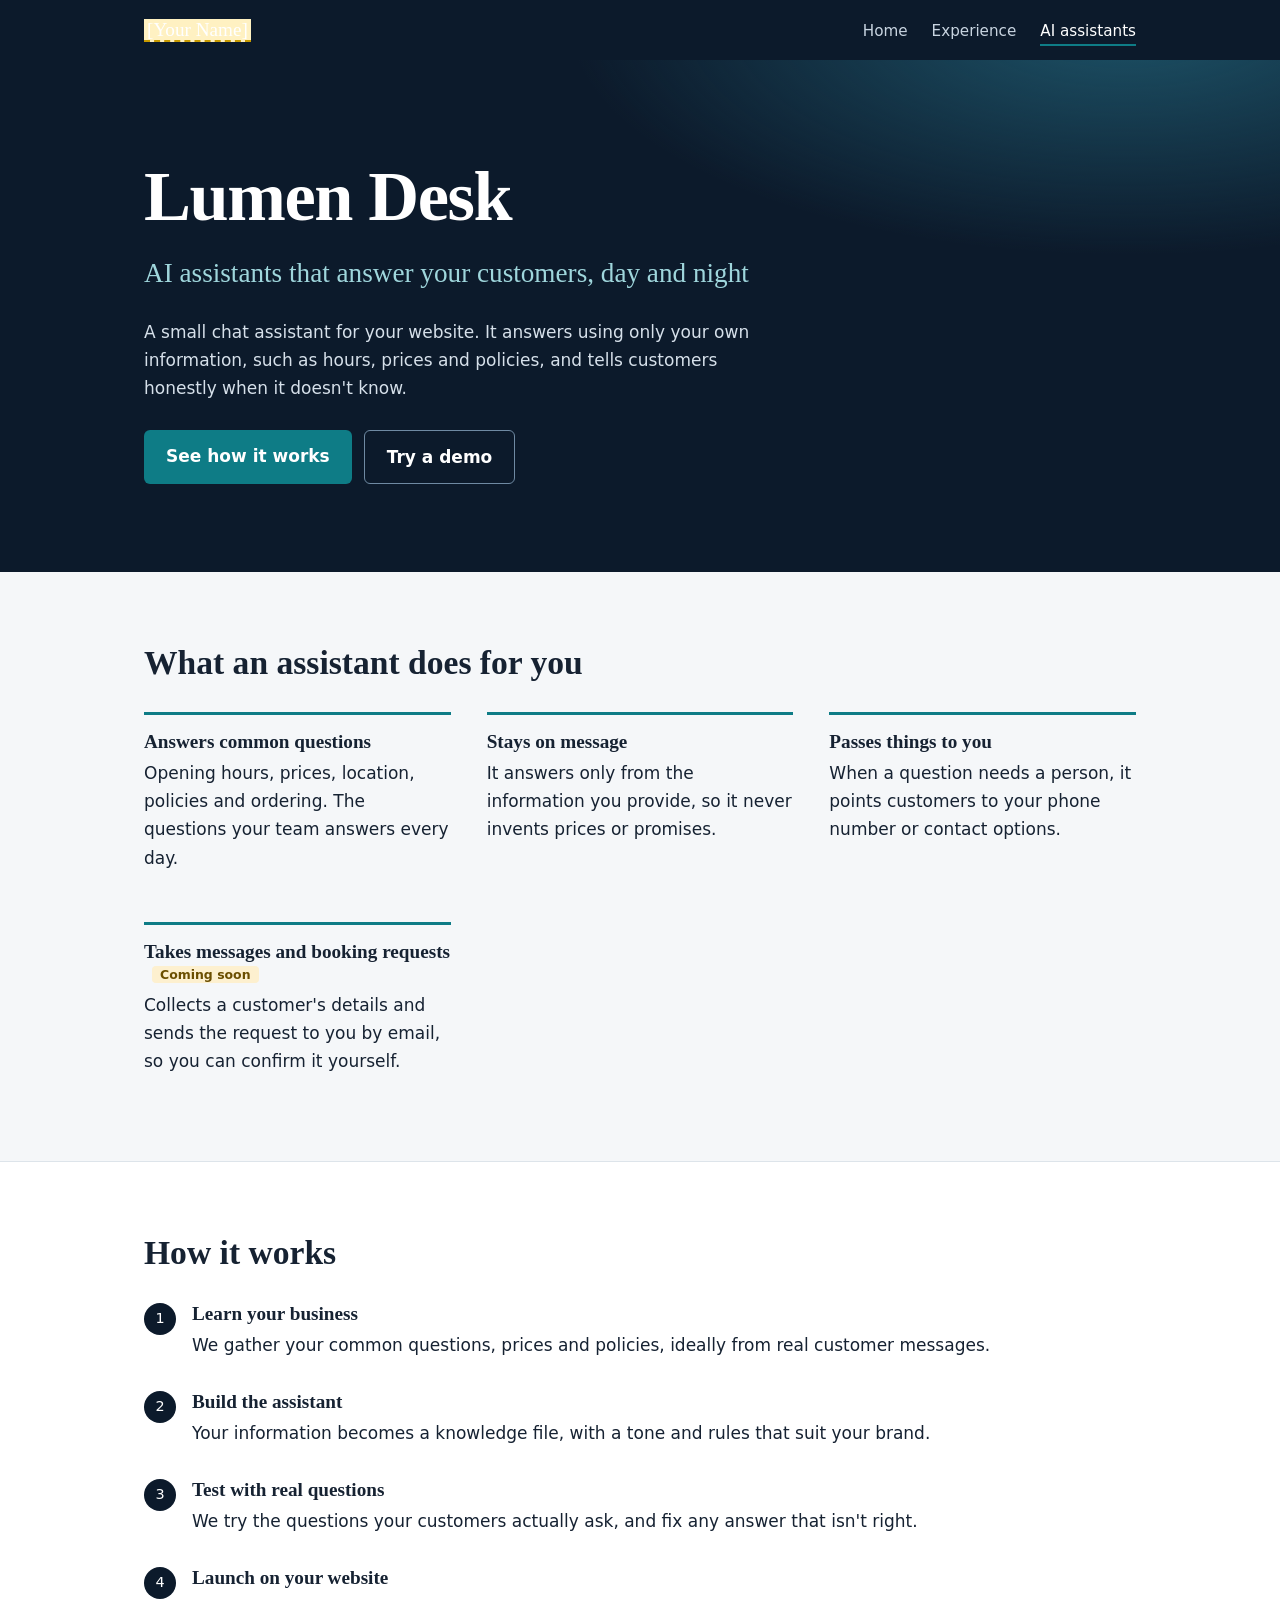
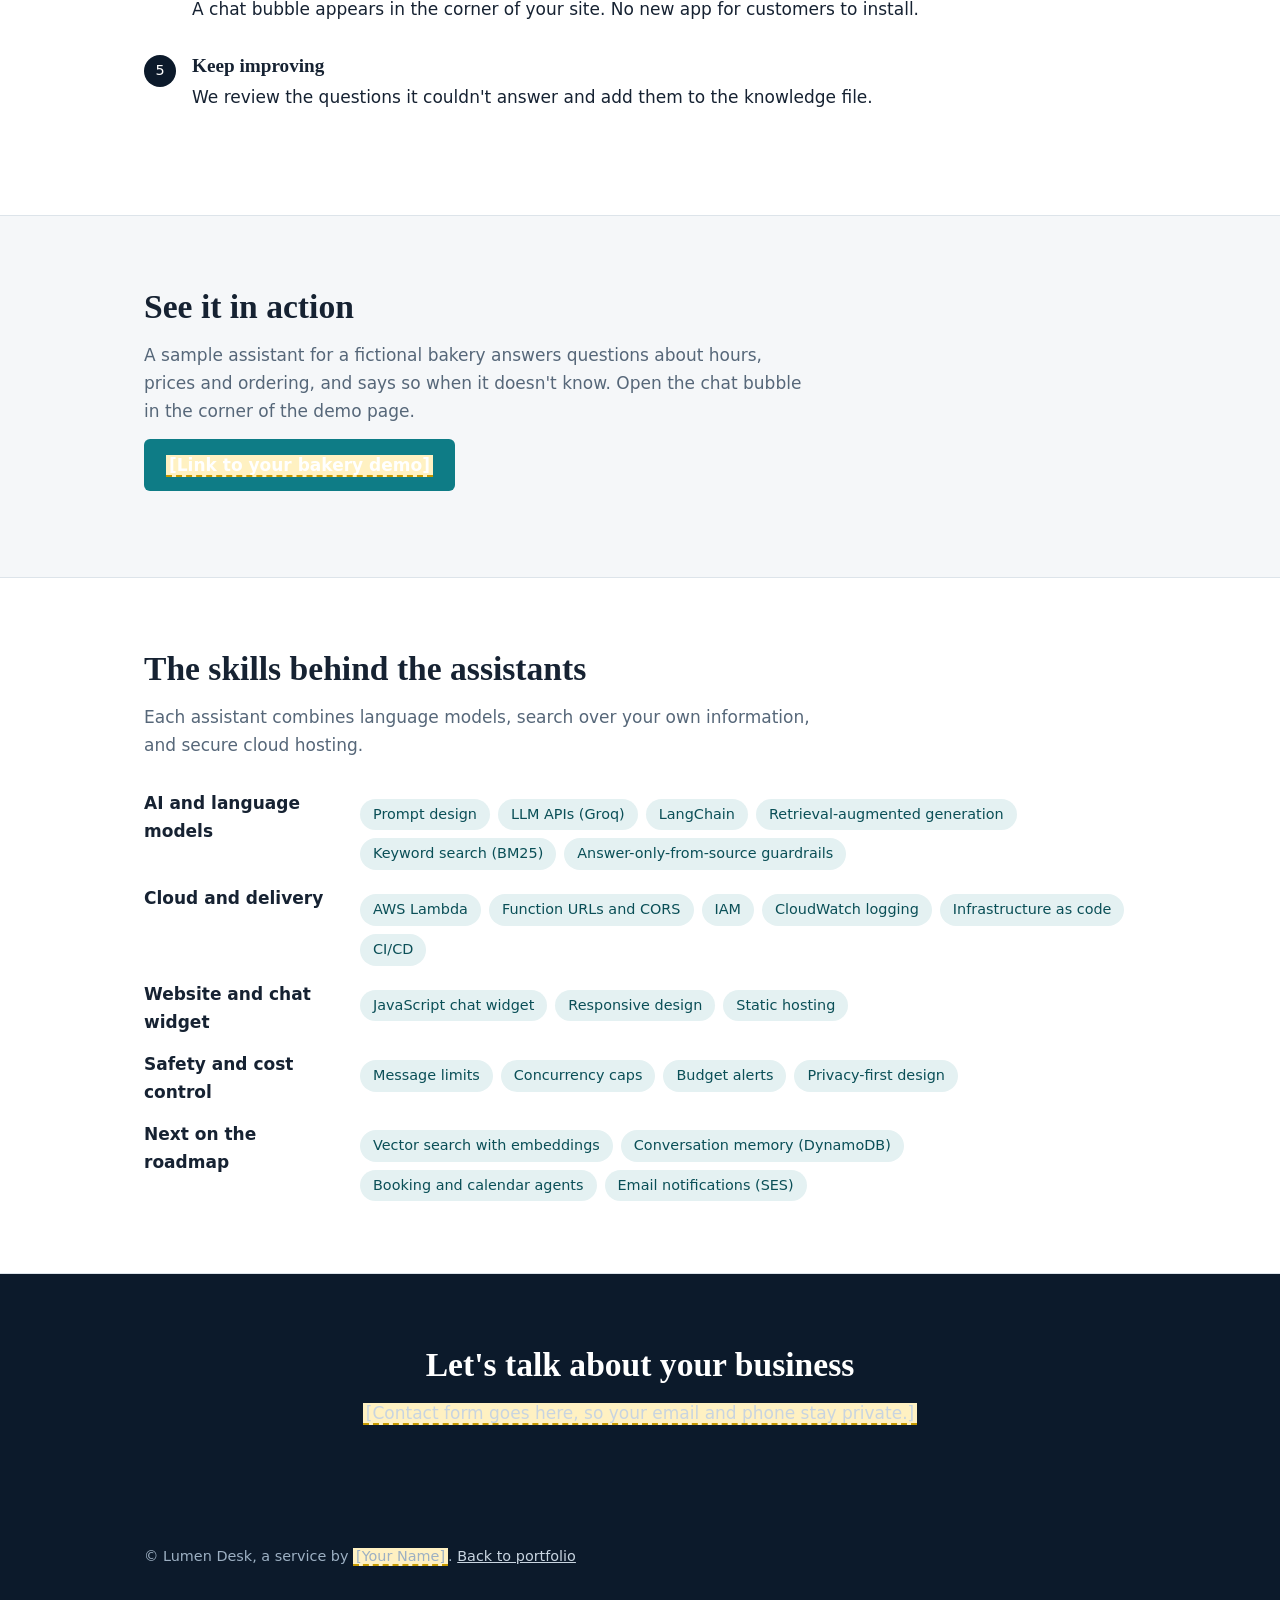
==== assistants.html @ eb83b8aa "added more pages" ====
<!DOCTYPE html>
<html lang="en">
<head>
<meta charset="utf-8">
<meta name="viewport" content="width=device-width, initial-scale=1">
<title>Lumen Desk | AI assistants for small businesses</title>
<meta name="description" content="Lumen Desk builds small, honest chat assistants that answer customers' questions from your own information.">
<link rel="stylesheet" href="styles.css">
</head>
<body>
<nav class="nav"><div class="wrap">
  <a class="brand" href="index.html"><span class="todo">[Your Name]</span></a>
  <ul>
    <li><a href="index.html">Home</a></li>
    <li><a href="experience.html">Experience</a></li>
    <li><a href="assistants.html" aria-current="page">AI assistants</a></li>
  </ul>
</div></nav>

<header class="hero"><div class="wrap">
  <h1>Lumen Desk</h1>
  <p class="sub">AI assistants that answer your customers, day and night</p>
  <p>A small chat assistant for your website. It answers using only your own information, such as hours, prices and policies, and tells customers honestly when it doesn't know.</p>
  <div class="btns"><a class="btn" href="#how">See how it works</a><a class="btn alt" href="#demo">Try a demo</a></div>
</div></header>

<section>
  <div class="wrap">
    <h2>What an assistant does for you</h2>
    <div class="cols">
      <div><h3>Answers common questions</h3><p>Opening hours, prices, location, policies and ordering. The questions your team answers every day.</p></div>
      <div><h3>Stays on message</h3><p>It answers only from the information you provide, so it never invents prices or promises.</p></div>
      <div><h3>Passes things to you</h3><p>When a question needs a person, it points customers to your phone number or contact options.</p></div>
      <div><h3>Takes messages and booking requests <span class="soon">Coming soon</span></h3><p>Collects a customer's details and sends the request to you by email, so you can confirm it yourself.</p></div>
    </div>
  </div>
</section>

<section class="tint" id="how">
  <div class="wrap">
    <h2>How it works</h2>
    <ol class="steps">
      <li><h3>Learn your business</h3><p>We gather your common questions, prices and policies, ideally from real customer messages.</p></li>
      <li><h3>Build the assistant</h3><p>Your information becomes a knowledge file, with a tone and rules that suit your brand.</p></li>
      <li><h3>Test with real questions</h3><p>We try the questions your customers actually ask, and fix any answer that isn't right.</p></li>
      <li><h3>Launch on your website</h3><p>A chat bubble appears in the corner of your site. No new app for customers to install.</p></li>
      <li><h3>Keep improving</h3><p>We review the questions it couldn't answer and add them to the knowledge file.</p></li>
    </ol>
  </div>
</section>

<section id="demo">
  <div class="wrap">
    <h2>See it in action</h2>
    <p class="lead">A sample assistant for a fictional bakery answers questions about hours, prices and ordering, and says so when it doesn't know. Open the chat bubble in the corner of the demo page.</p>
    <p><a class="btn" href="https://yourusername.github.io/bakery-demo/"><span class="todo">[Link to your bakery demo]</span></a></p>
  </div>
</section>

<section class="tint">
  <div class="wrap">
    <h2>The skills behind the assistants</h2>
    <p class="lead">Each assistant combines language models, search over your own information, and secure cloud hosting.</p>
    <dl class="skills">
      <dt>AI and language models</dt>
      <dd><ul class="chips"><li>Prompt design</li><li>LLM APIs (Groq)</li><li>LangChain</li><li>Retrieval-augmented generation</li><li>Keyword search (BM25)</li><li>Answer-only-from-source guardrails</li></ul></dd>
      <dt>Cloud and delivery</dt>
      <dd><ul class="chips"><li>AWS Lambda</li><li>Function URLs and CORS</li><li>IAM</li><li>CloudWatch logging</li><li>Infrastructure as code</li><li>CI/CD</li></ul></dd>
      <dt>Website and chat widget</dt>
      <dd><ul class="chips"><li>JavaScript chat widget</li><li>Responsive design</li><li>Static hosting</li></ul></dd>
      <dt>Safety and cost control</dt>
      <dd><ul class="chips"><li>Message limits</li><li>Concurrency caps</li><li>Budget alerts</li><li>Privacy-first design</li></ul></dd>
      <dt>Next on the roadmap</dt>
      <dd><ul class="chips"><li>Vector search with embeddings</li><li>Conversation memory (DynamoDB)</li><li>Booking and calendar agents</li><li>Email notifications (SES)</li></ul></dd>
    </dl>
  </div>
</section>

<section class="band">
  <div class="wrap">
    <h2>Let's talk about your business</h2>
    <p><span class="todo">[Contact form goes here, so your email and phone stay private.]</span></p>
  </div>
</section>

<footer><div class="wrap">&copy; Lumen Desk, a service by <span class="todo">[Your Name]</span>. <a href="index.html">Back to portfolio</a></div></footer>
</body>
</html>
---- styles.css ----
:root{--navy:#0c1a2b;--paper:#f5f7f9;--ink:#162232;--muted:#566779;--line:#dde4ea;--teal:#0e7c86;--soft:#e4f1f2;--serif:"Iowan Old Style","Palatino Linotype",Palatino,Georgia,serif;--sans:system-ui,"Segoe UI",Roboto,Helvetica,Arial,sans-serif}
*{box-sizing:border-box}html{scroll-behavior:smooth}
body{margin:0;background:var(--paper);color:var(--ink);font:17px/1.65 var(--sans)}
h1,h2,h3{font-family:var(--serif);font-weight:600;line-height:1.15;margin:0}
h2{font-size:clamp(1.6rem,3.5vw,2.1rem);margin-bottom:14px}h3{font-size:1.2rem;margin-bottom:6px}
p{margin:0 0 14px}a{color:var(--teal)}
a:focus-visible{outline:3px solid var(--teal);outline-offset:3px}
.wrap{max-width:1040px;margin:0 auto;padding:0 24px}
.nav{background:var(--navy);position:sticky;top:0;z-index:5}
.nav .wrap{display:flex;flex-wrap:wrap;align-items:center;justify-content:space-between;gap:8px 28px;padding-top:14px;padding-bottom:14px}
.brand{font-family:var(--serif);font-size:1.2rem;color:#fff;text-decoration:none}
.nav ul{display:flex;flex-wrap:wrap;gap:6px 24px;list-style:none;margin:0;padding:0}
.nav li{margin:0}
.nav li a{color:#c8d4e0;text-decoration:none;font-size:.95rem;padding:4px 0;border-bottom:2px solid transparent}
.nav li a:hover,.nav li a[aria-current]{color:#fff;border-color:var(--teal)}
.hero{background:radial-gradient(900px 380px at 88% -8%,#1d5368 0%,transparent 62%),var(--navy);color:#fff;padding:96px 0 88px}
.hero h1{font-size:clamp(2.6rem,7vw,4.4rem);letter-spacing:-.02em;margin-bottom:14px}
.hero .sub{font-family:var(--serif);font-size:clamp(1.2rem,3vw,1.7rem);color:#9fd6dc;margin-bottom:22px}
.hero p{max-width:58ch;color:#d6e0ea}
.btns{display:flex;flex-wrap:wrap;gap:12px;margin-top:28px}
.btn{display:inline-block;padding:12px 22px;border-radius:6px;background:var(--teal);color:#fff;text-decoration:none;font-weight:600}
.btn.alt{background:transparent;border:1px solid #6f8aa3}
.btn:hover{filter:brightness(1.15)}
.btn:focus-visible{outline:3px solid #fff;outline-offset:3px}
section{padding:72px 0}
section.tint{background:#fff;border-block:1px solid var(--line)}
.lead{max-width:62ch;color:var(--muted)}
.cols{display:grid;grid-template-columns:repeat(auto-fit,minmax(250px,1fr));gap:36px;margin-top:30px}
.cols>div{border-top:3px solid var(--teal);padding-top:16px}
.badges{display:grid;grid-template-columns:repeat(auto-fit,minmax(210px,1fr));gap:20px;margin-top:30px}
.badges figure{margin:0;background:#fff;border:1px solid var(--line);border-radius:10px;padding:24px 16px 18px;text-align:center}
.badges img{height:120px;width:auto;max-width:100%;object-fit:contain}
.badges figcaption{margin-top:14px;font-size:.92rem;color:var(--muted);line-height:1.4}
.where{color:var(--muted);font-size:.95rem;margin:0 0 10px}
.timeline{border-left:2px solid var(--line);margin:30px 0 0 6px;padding-left:28px}
.job{position:relative;padding-bottom:36px}.job:last-child{padding-bottom:0}
.job:before{content:"";position:absolute;left:-37px;top:7px;width:12px;height:12px;border-radius:50%;background:var(--paper);border:3px solid var(--teal)}
ul{margin:0;padding-left:1.1em}li{margin-bottom:6px}
ul.plain{list-style:none;padding:0}
dl.skills{display:grid;grid-template-columns:12rem 1fr;gap:14px 24px;margin:30px 0 0}
dl.skills dt{font-weight:600}dl.skills dd{margin:0}
.chips{display:flex;flex-wrap:wrap;gap:8px;list-style:none;padding:0;margin:10px 0 0}
.chips li{margin:0;background:var(--soft);color:#0a4f57;border-radius:999px;padding:4px 13px;font-size:.9rem}
.steps{counter-reset:s;list-style:none;padding:0;margin:30px 0 0}
.steps li{counter-increment:s;position:relative;padding:0 0 18px 48px;margin:0}
.steps li:before{content:counter(s);position:absolute;left:0;top:0;width:32px;height:32px;border-radius:50%;background:var(--navy);color:#fff;display:grid;place-items:center;font-size:.9rem}
.band{background:var(--navy);color:#fff;text-align:center}
.band p{color:#c8d4e0;margin-inline:auto;max-width:56ch}
.soon{font-family:var(--sans);font-size:.78rem;background:#fdf0cf;color:#6b4e00;border-radius:4px;padding:1px 8px;margin-left:8px;font-weight:600;vertical-align:middle}
.todo{background:#fff1c2;color:inherit;border-bottom:2px dashed #c79a00;padding:0 3px}
footer{background:var(--navy);color:#9db0c3;padding:32px 0;font-size:.9rem}
footer a{color:#c8d4e0}
@media(max-width:600px){dl.skills{grid-template-columns:1fr;gap:2px}dl.skills dd{margin-bottom:14px}.hero{padding:64px 0}section{padding:52px 0}}
@media(prefers-reduced-motion:reduce){html{scroll-behavior:auto}}
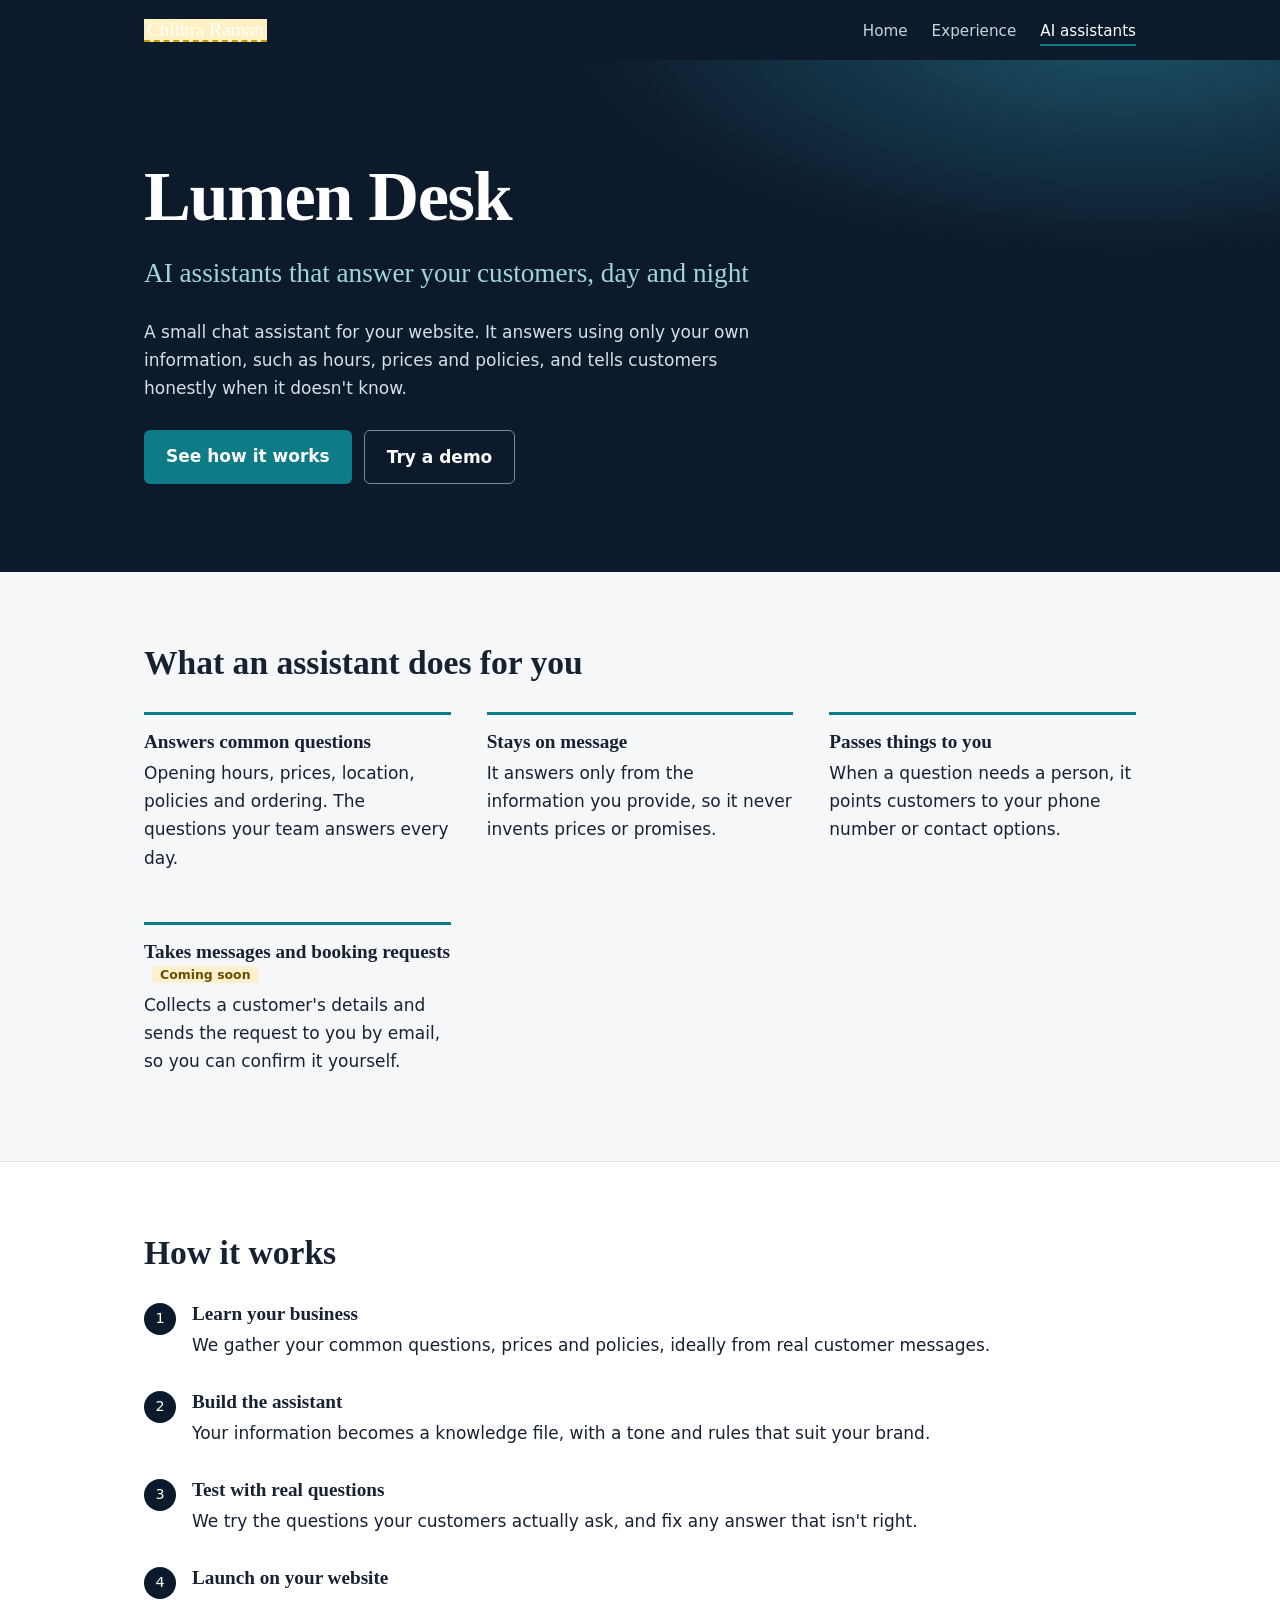
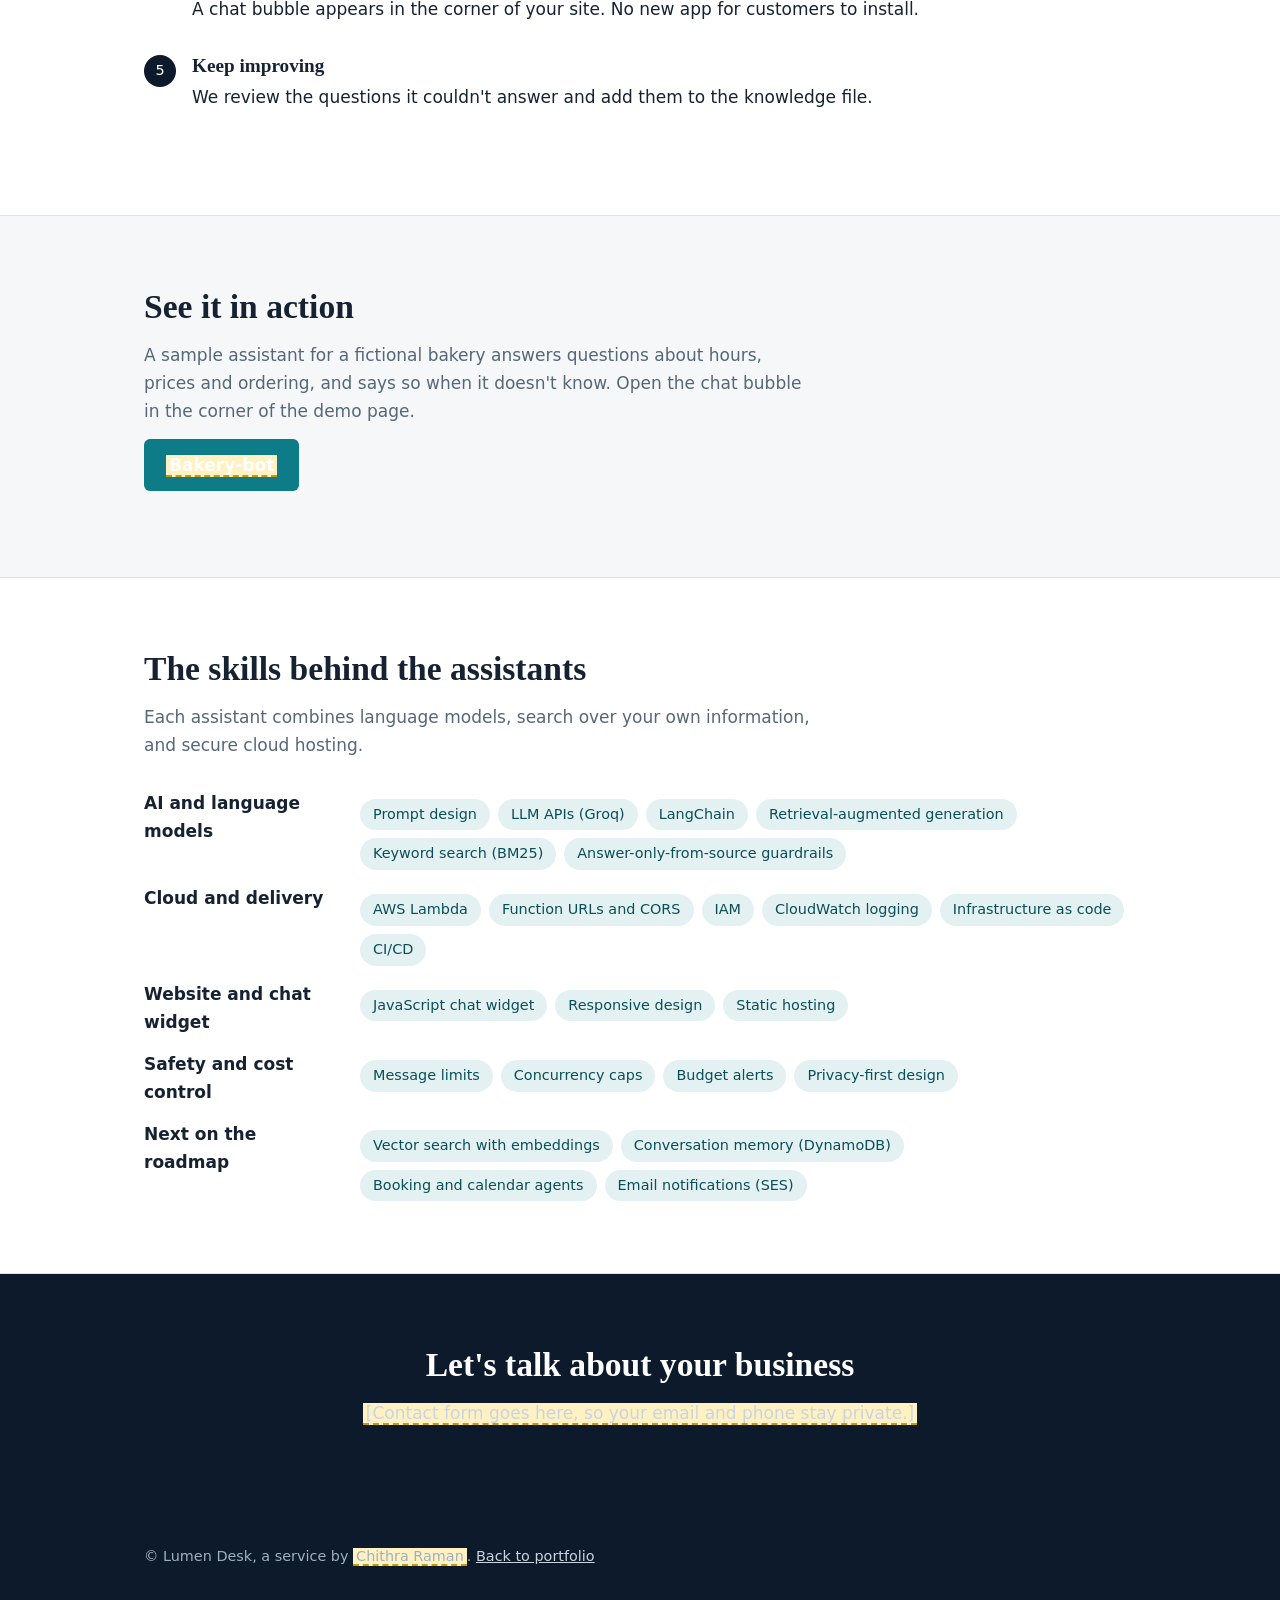
==== commit 604df648: "updated files" ====
--- a/assistants.html
+++ b/assistants.html
@@ -9,7 +9,7 @@
 </head>
 <body>
 <nav class="nav"><div class="wrap">
-  <a class="brand" href="index.html"><span class="todo">[Your Name]</span></a>
+  <a class="brand" href="index.html"><span class="todo">Chithra Raman</span></a>
   <ul>
     <li><a href="index.html">Home</a></li>
     <li><a href="experience.html">Experience</a></li>
@@ -53,7 +53,7 @@
   <div class="wrap">
     <h2>See it in action</h2>
     <p class="lead">A sample assistant for a fictional bakery answers questions about hours, prices and ordering, and says so when it doesn't know. Open the chat bubble in the corner of the demo page.</p>
-    <p><a class="btn" href="https://yourusername.github.io/bakery-demo/"><span class="todo">[Link to your bakery demo]</span></a></p>
+    <p><a class="btn" href="https://chithratrader.github.io/bakery-demo/"><span class="todo">Bakery-bot</span></a></p>
   </div>
 </section>
 
@@ -83,6 +83,6 @@
   </div>
 </section>
 
-<footer><div class="wrap">&copy; Lumen Desk, a service by <span class="todo">[Your Name]</span>. <a href="index.html">Back to portfolio</a></div></footer>
+<footer><div class="wrap">&copy; Lumen Desk, a service by <span class="todo">Chithra Raman</span>. <a href="index.html">Back to portfolio</a></div></footer>
 </body>
 </html>
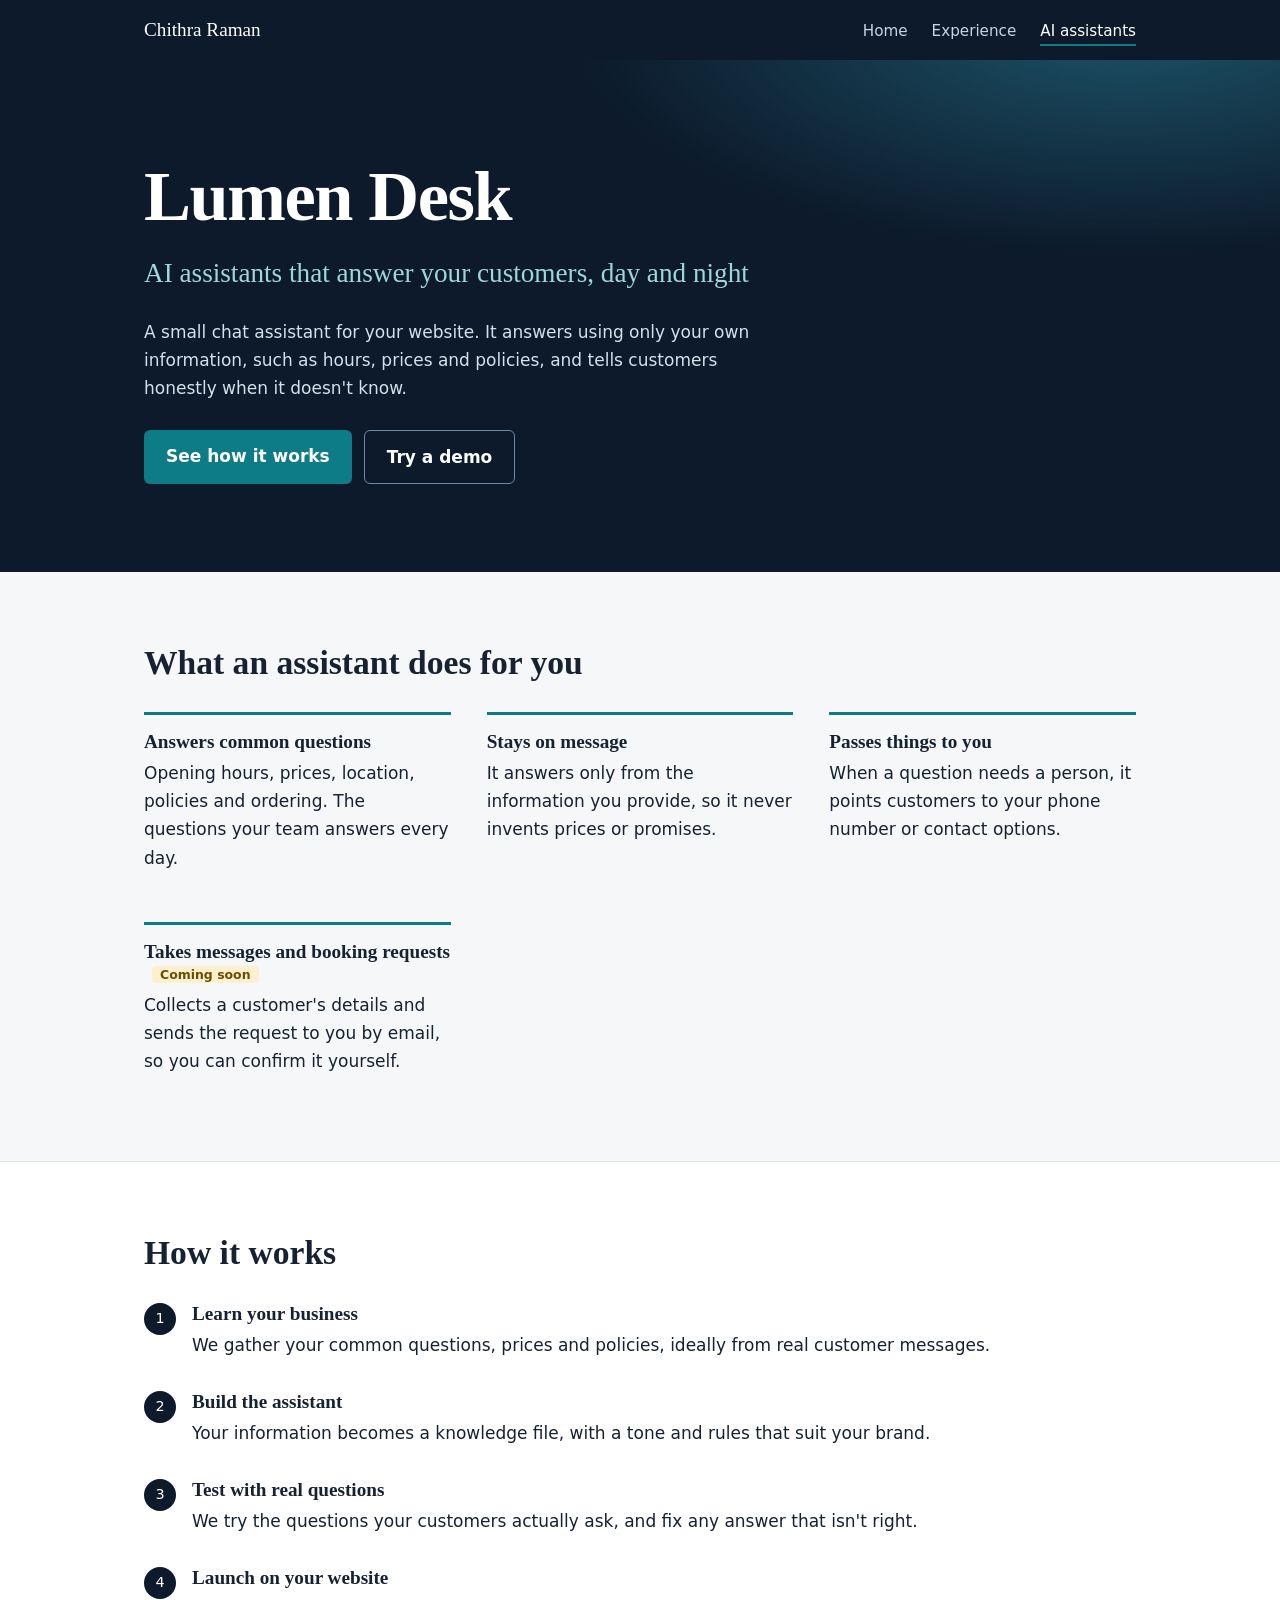
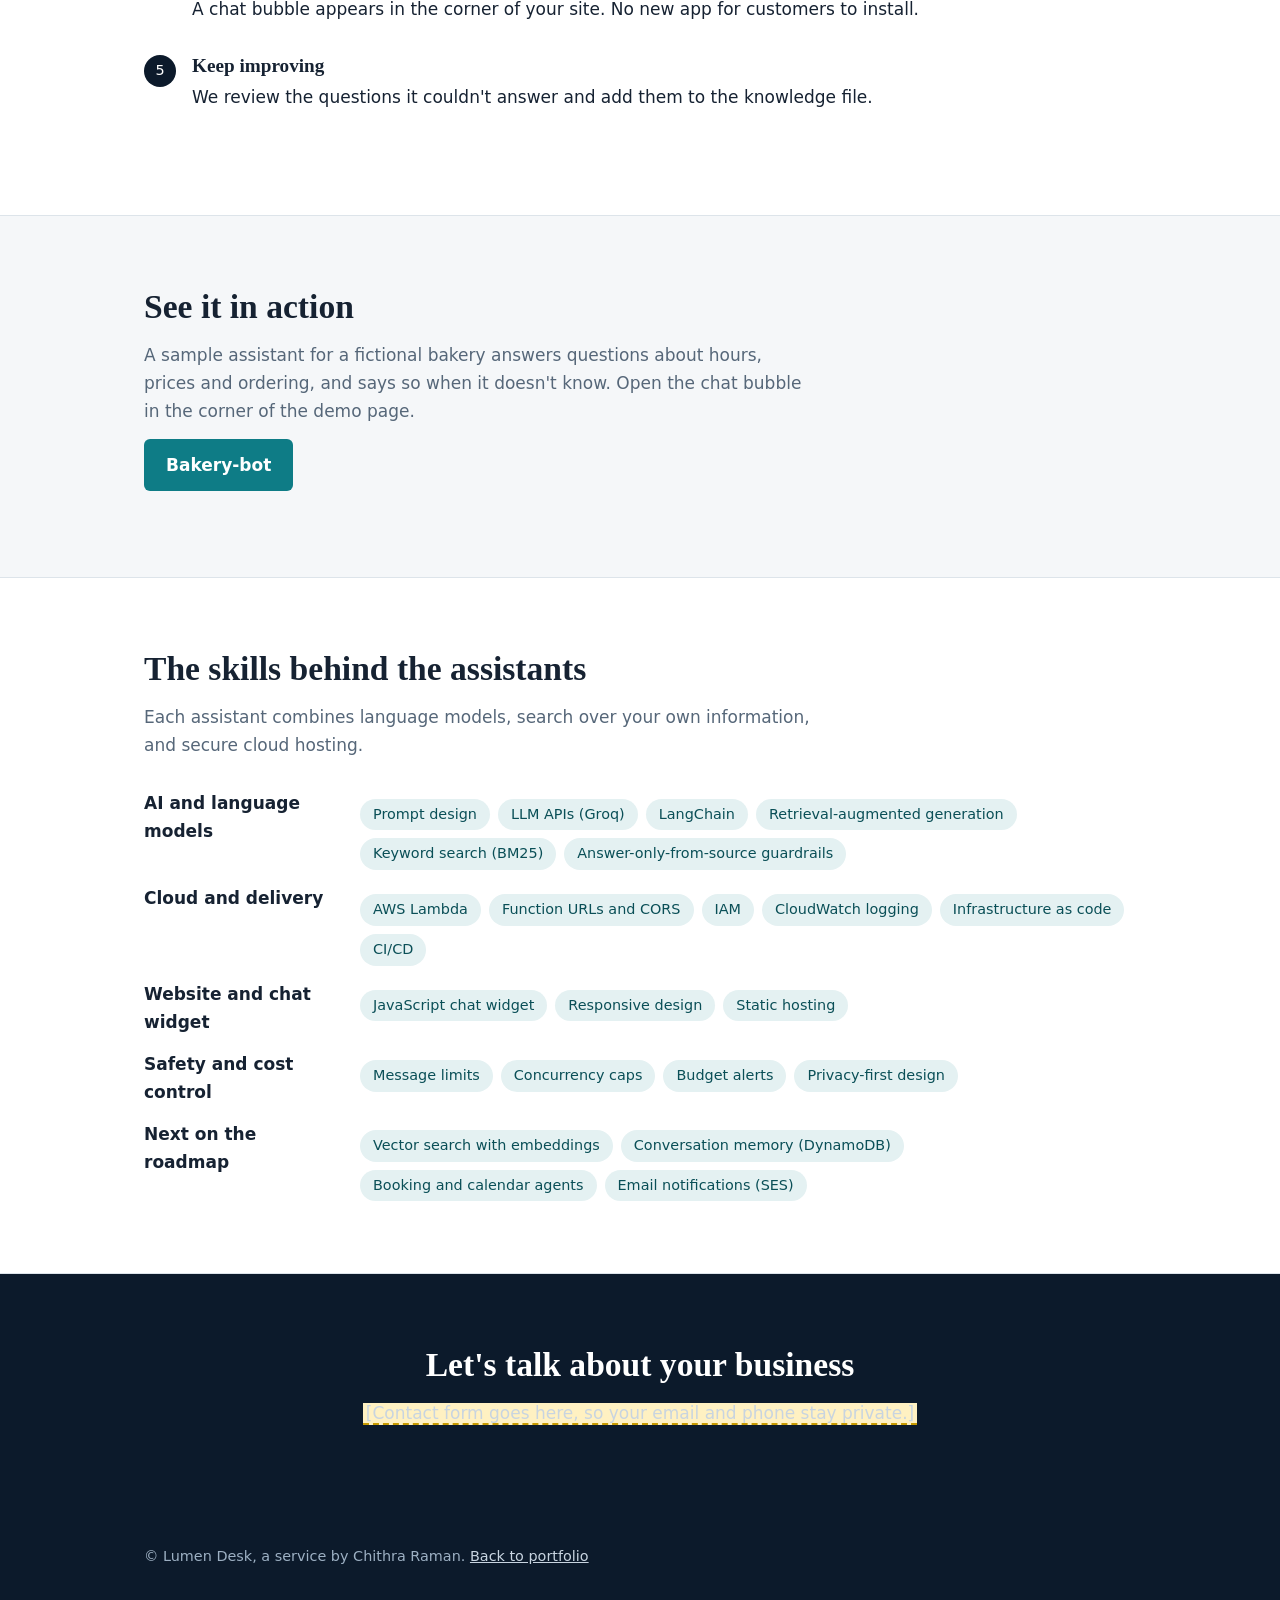
==== commit bfc7b467: "updated files by removin todo" ====
--- a/assistants.html
+++ b/assistants.html
@@ -9,7 +9,7 @@
 </head>
 <body>
 <nav class="nav"><div class="wrap">
-  <a class="brand" href="index.html"><span class="todo">Chithra Raman</span></a>
+  <a class="brand" href="index.html"><span>Chithra Raman</span></a>
   <ul>
     <li><a href="index.html">Home</a></li>
     <li><a href="experience.html">Experience</a></li>
@@ -53,7 +53,7 @@
   <div class="wrap">
     <h2>See it in action</h2>
     <p class="lead">A sample assistant for a fictional bakery answers questions about hours, prices and ordering, and says so when it doesn't know. Open the chat bubble in the corner of the demo page.</p>
-    <p><a class="btn" href="https://chithratrader.github.io/bakery-demo/"><span class="todo">Bakery-bot</span></a></p>
+    <p><a class="btn" href="https://chithratrader.github.io/bakery-demo/"><span>Bakery-bot</span></a></p>
   </div>
 </section>
 
@@ -83,6 +83,6 @@
   </div>
 </section>
 
-<footer><div class="wrap">&copy; Lumen Desk, a service by <span class="todo">Chithra Raman</span>. <a href="index.html">Back to portfolio</a></div></footer>
+<footer><div class="wrap">&copy; Lumen Desk, a service by <span>Chithra Raman</span>. <a href="index.html">Back to portfolio</a></div></footer>
 </body>
 </html>
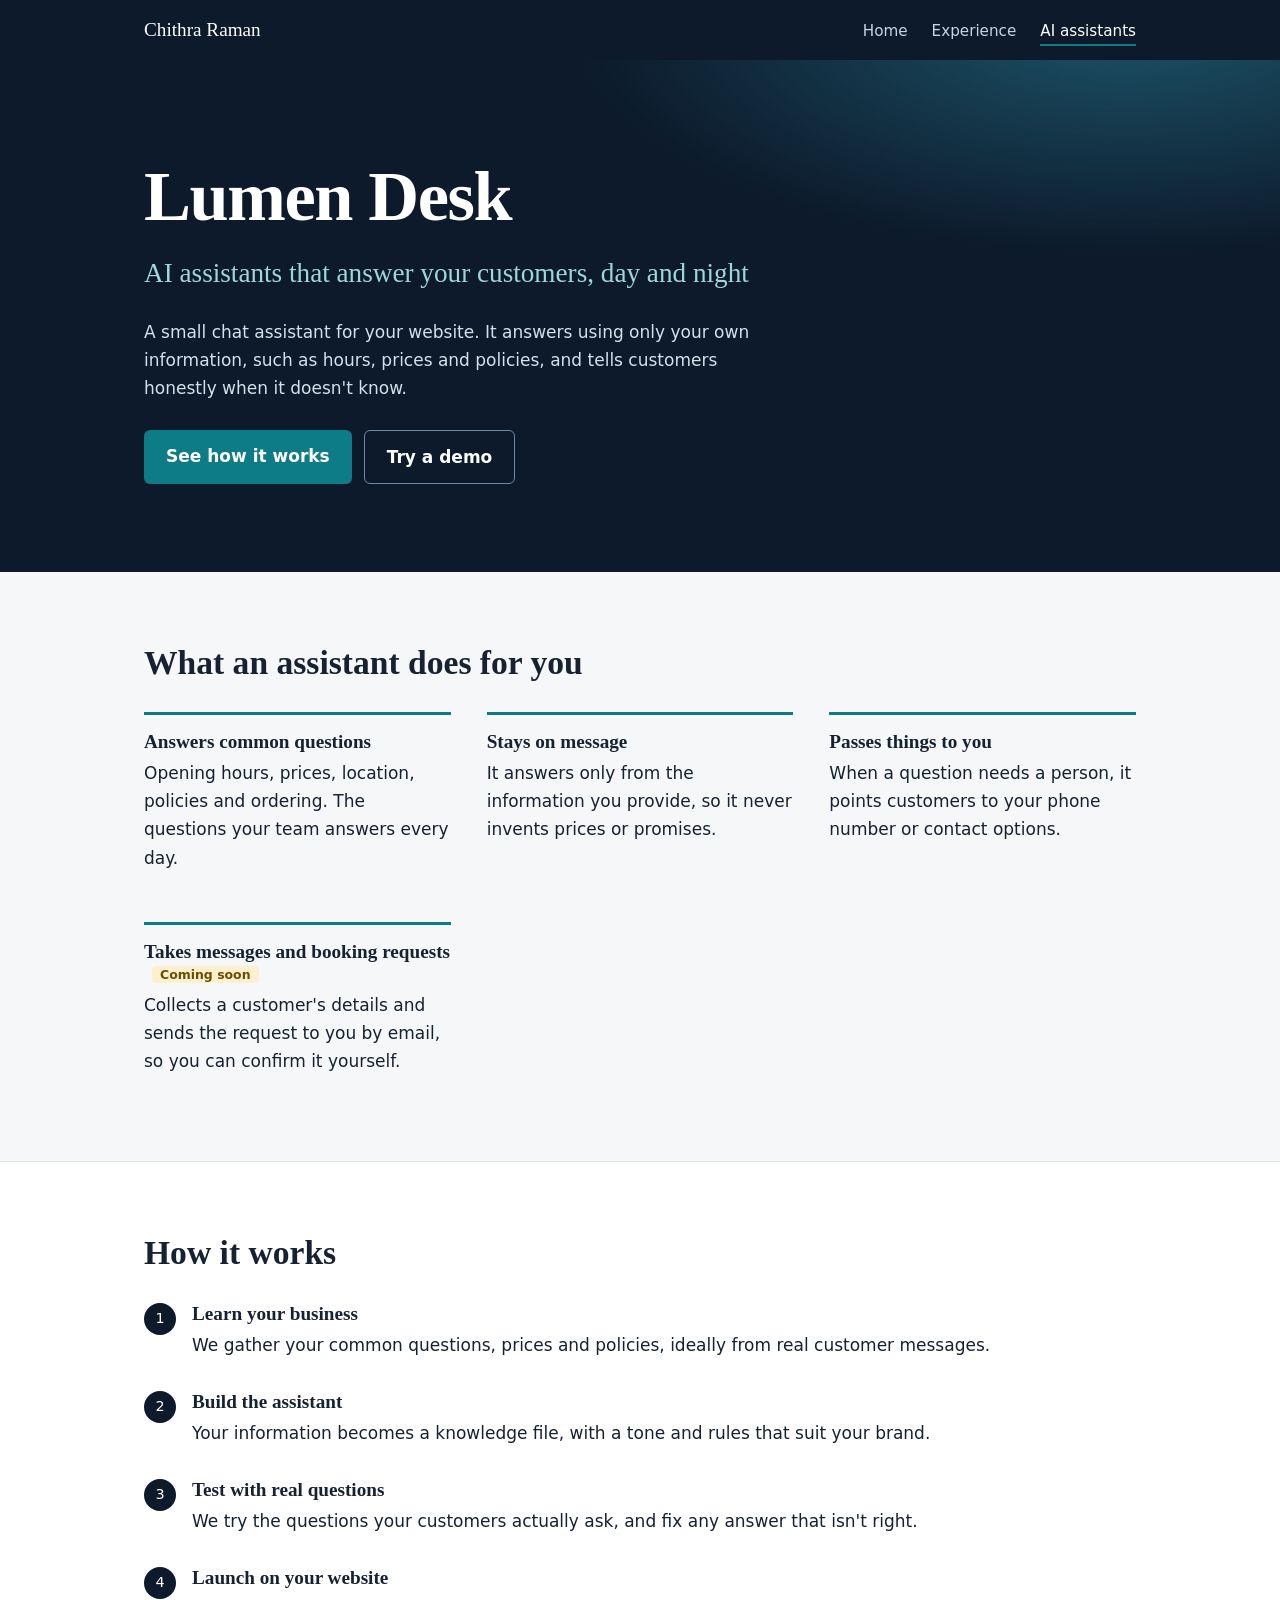
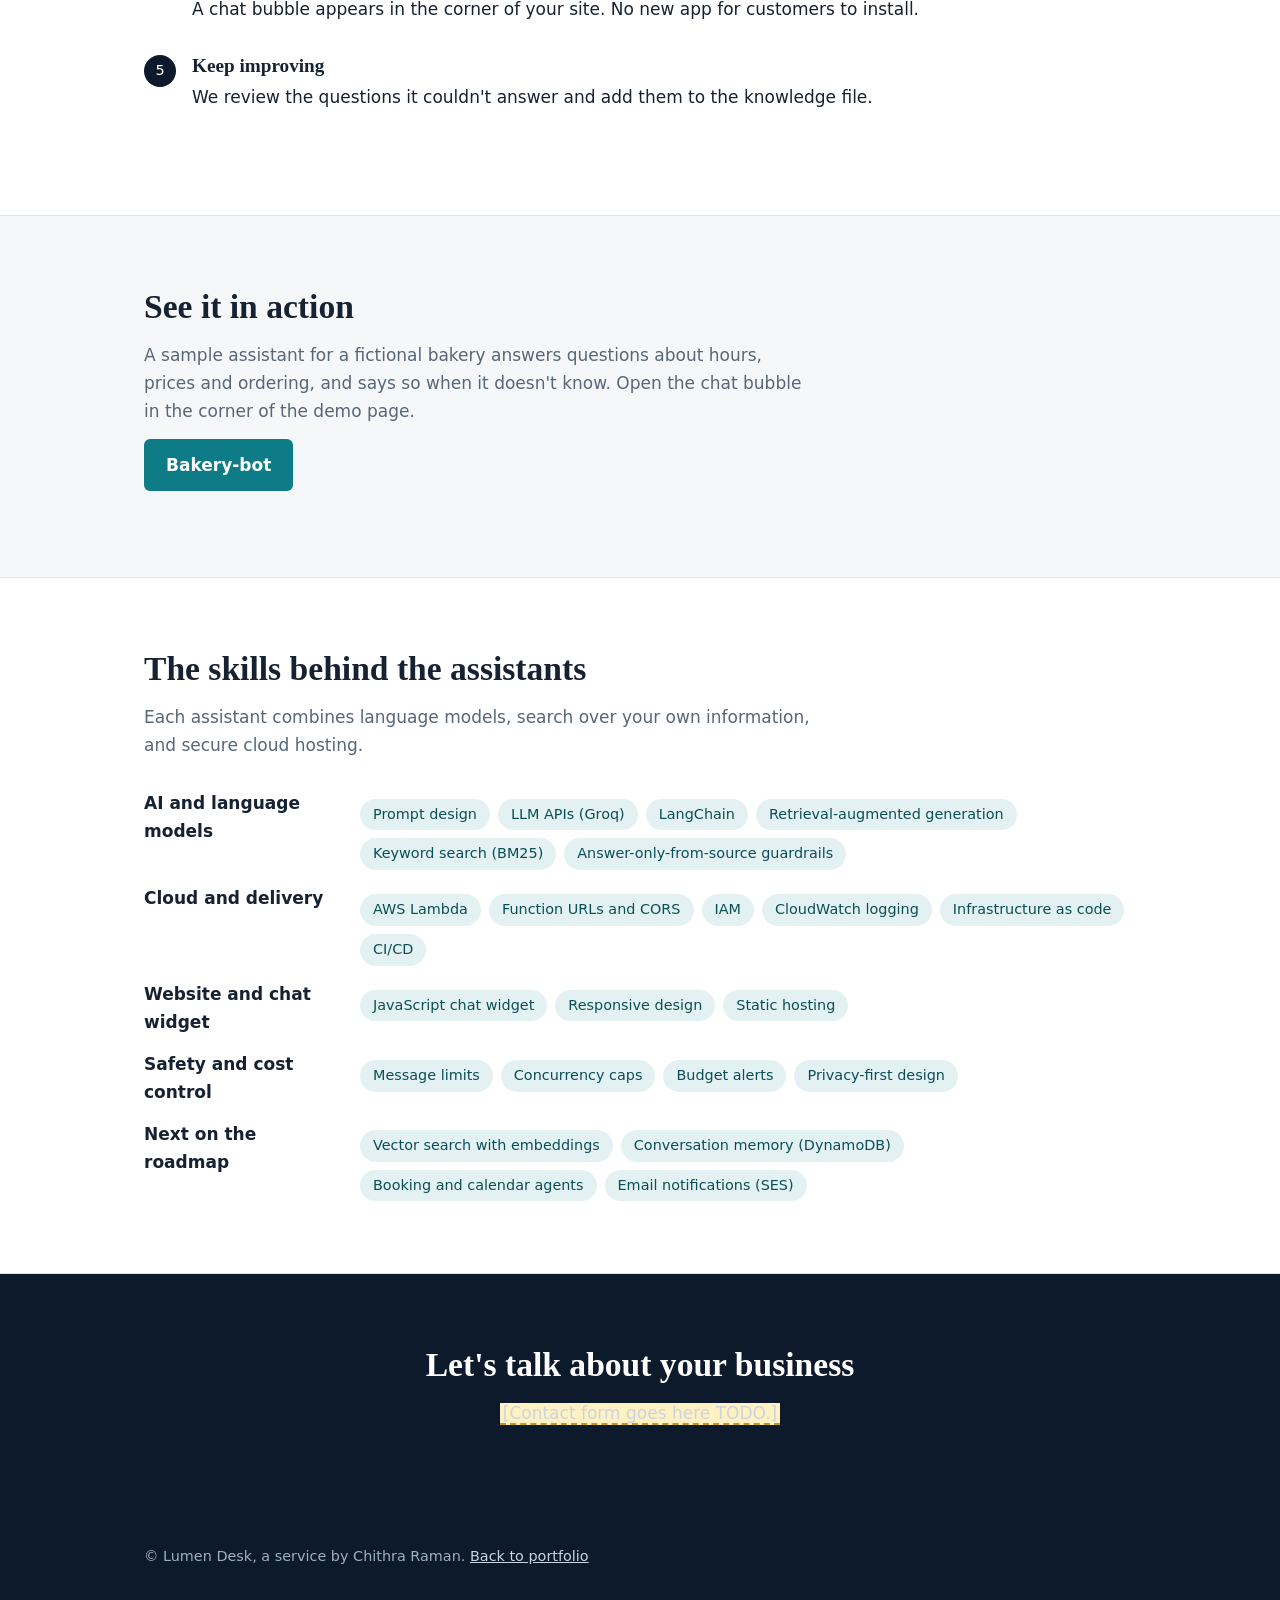
==== commit 3ea82fd4: "updated file assistants" ====
--- a/assistants.html
+++ b/assistants.html
@@ -79,7 +79,7 @@
 <section class="band">
   <div class="wrap">
     <h2>Let's talk about your business</h2>
-    <p><span class="todo">[Contact form goes here, so your email and phone stay private.]</span></p>
+    <p><span class="todo">[Contact form goes here TODO.]</span></p>
   </div>
 </section>
 
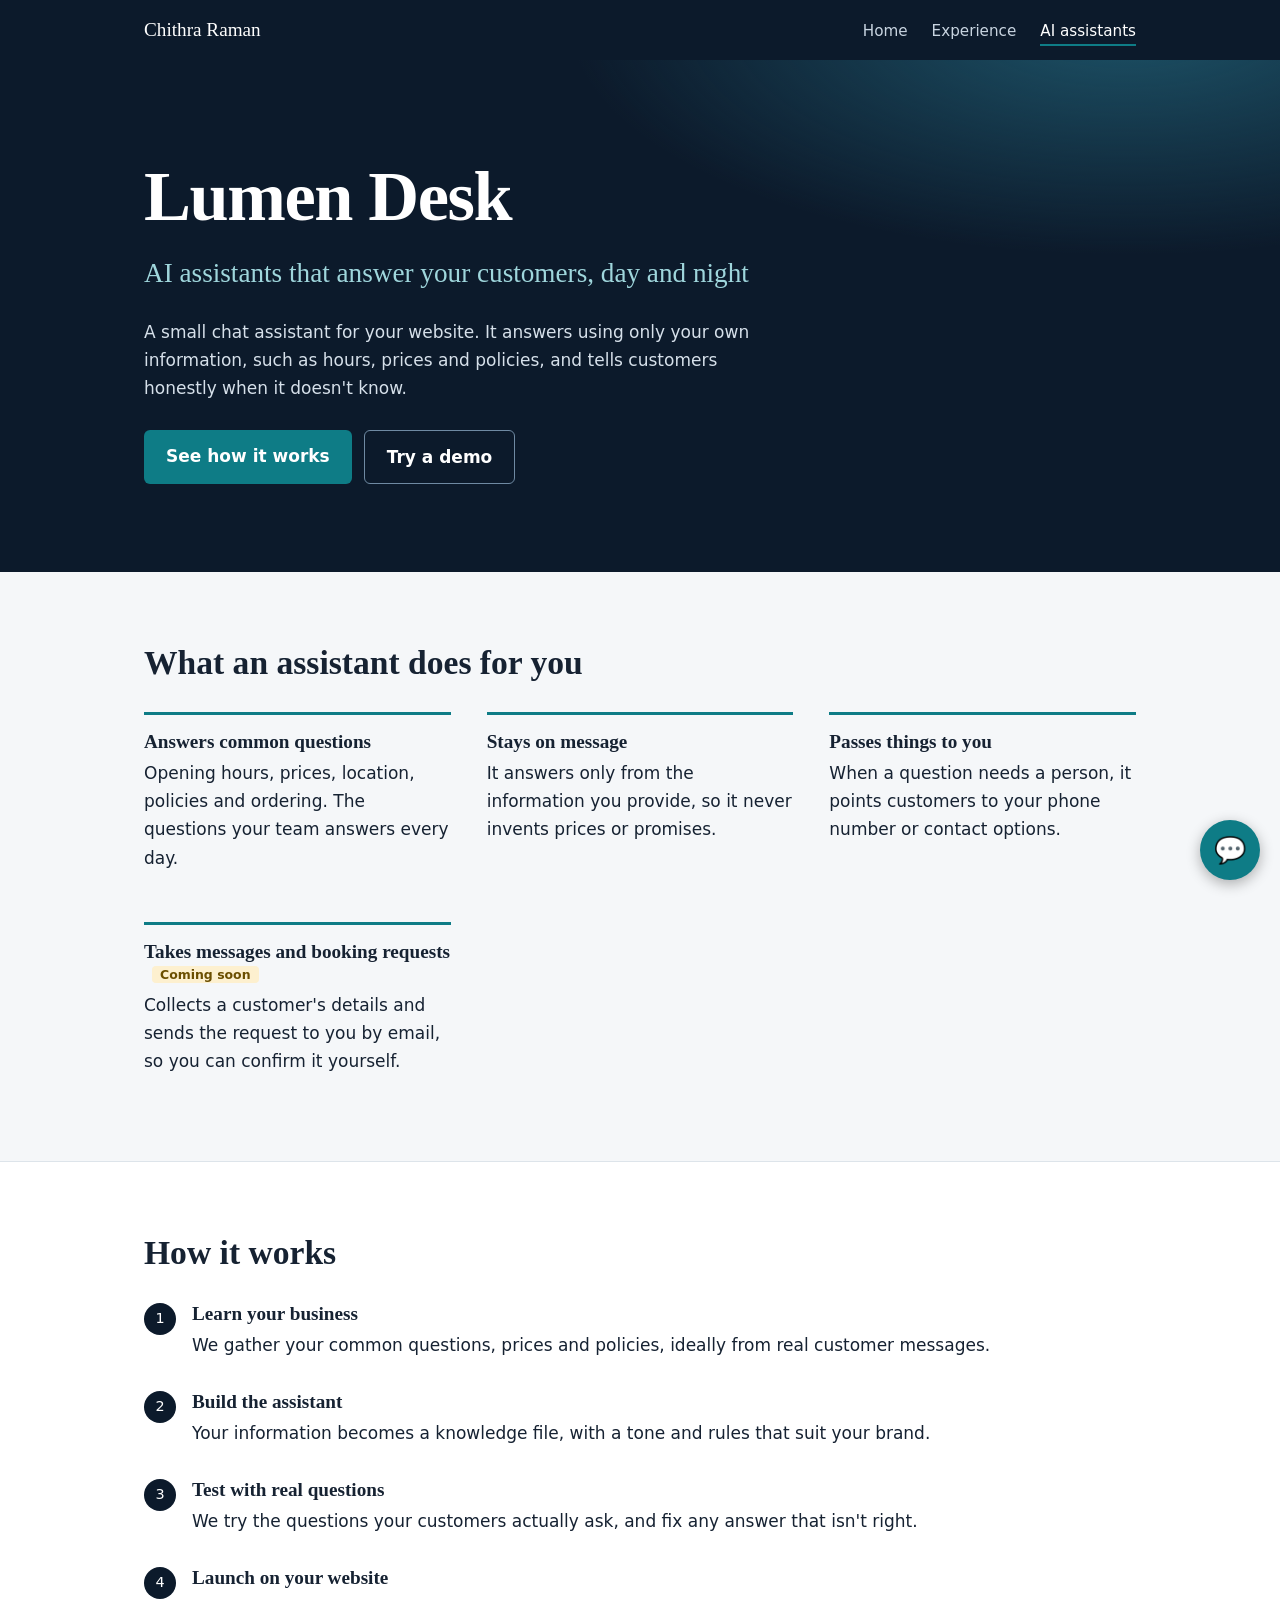
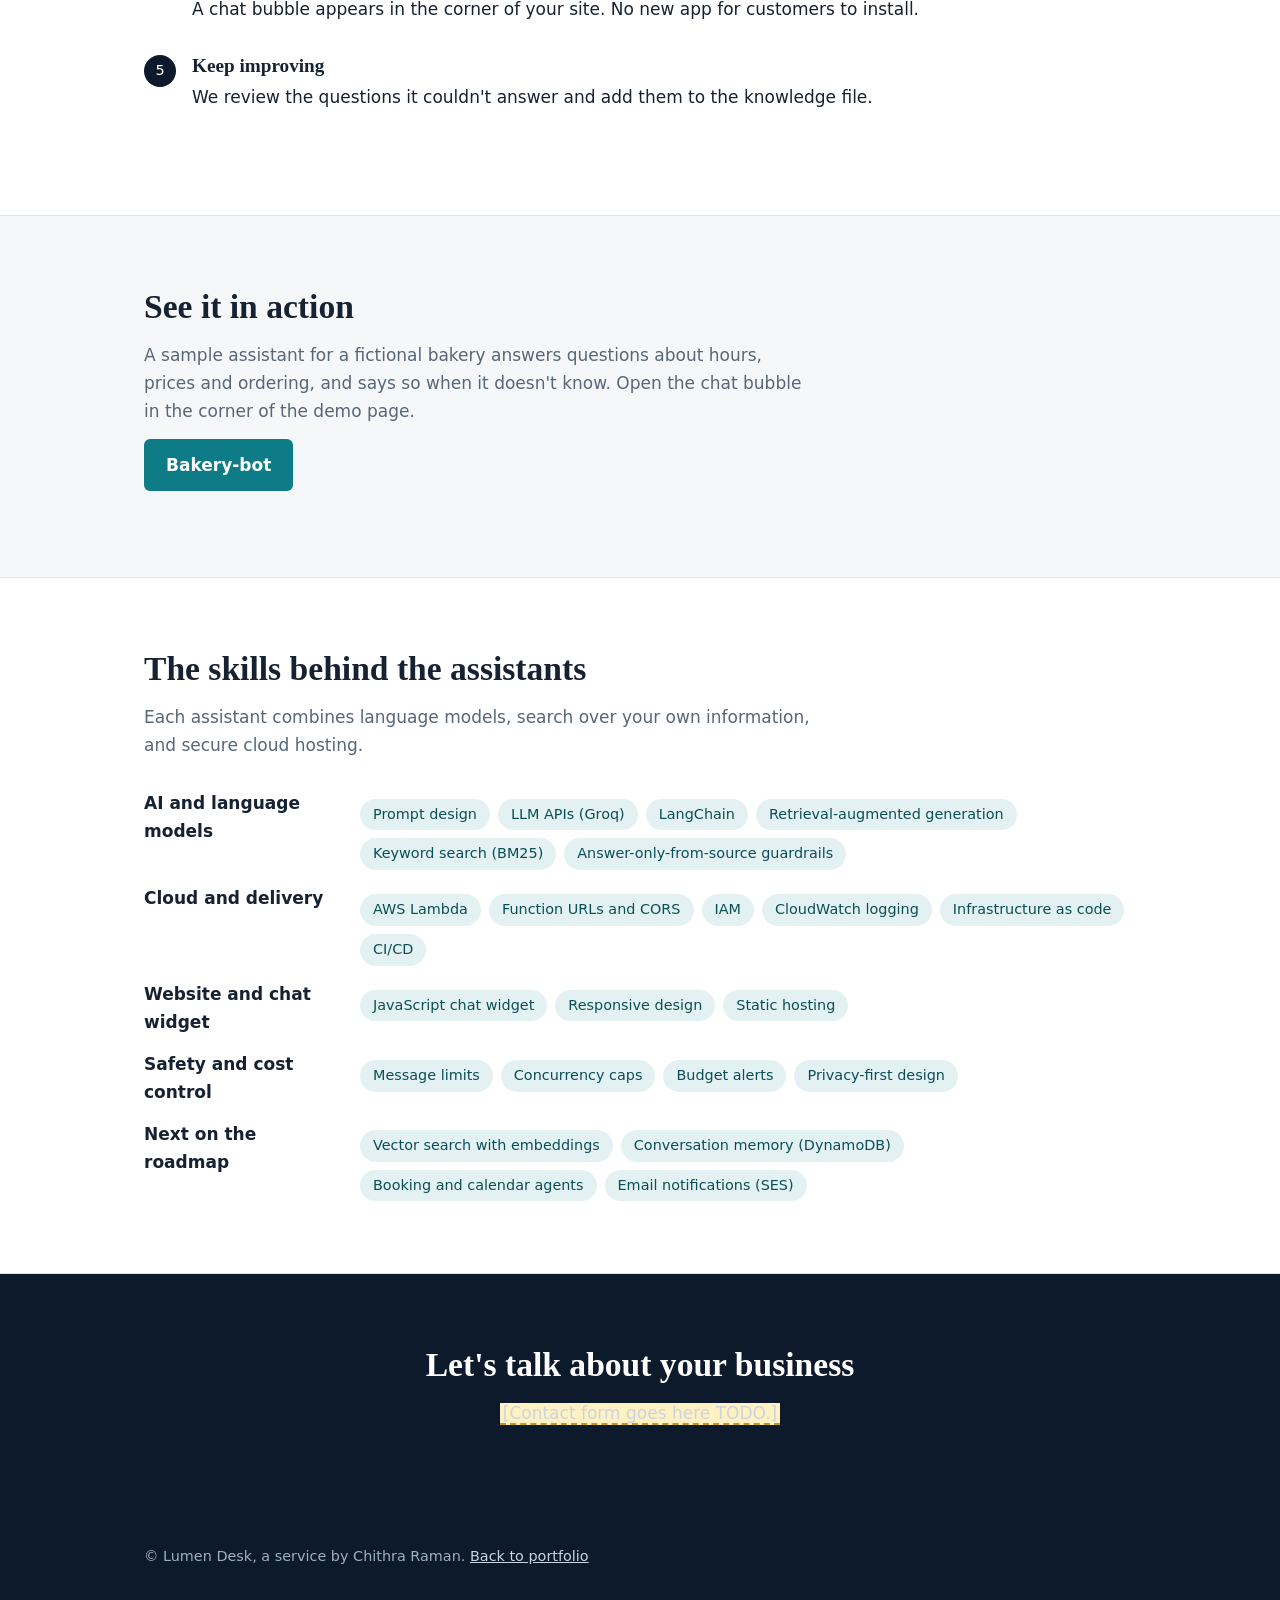
==== commit 86630aa0: "added chat bubble - assistant.js" ====
--- a/assistants.html
+++ b/assistants.html
@@ -84,5 +84,6 @@
 </section>
 
 <footer><div class="wrap">&copy; Lumen Desk, a service by <span>Chithra Raman</span>. <a href="index.html">Back to portfolio</a></div></footer>
+<script src="assistant.js" defer></script>
 </body>
 </html>
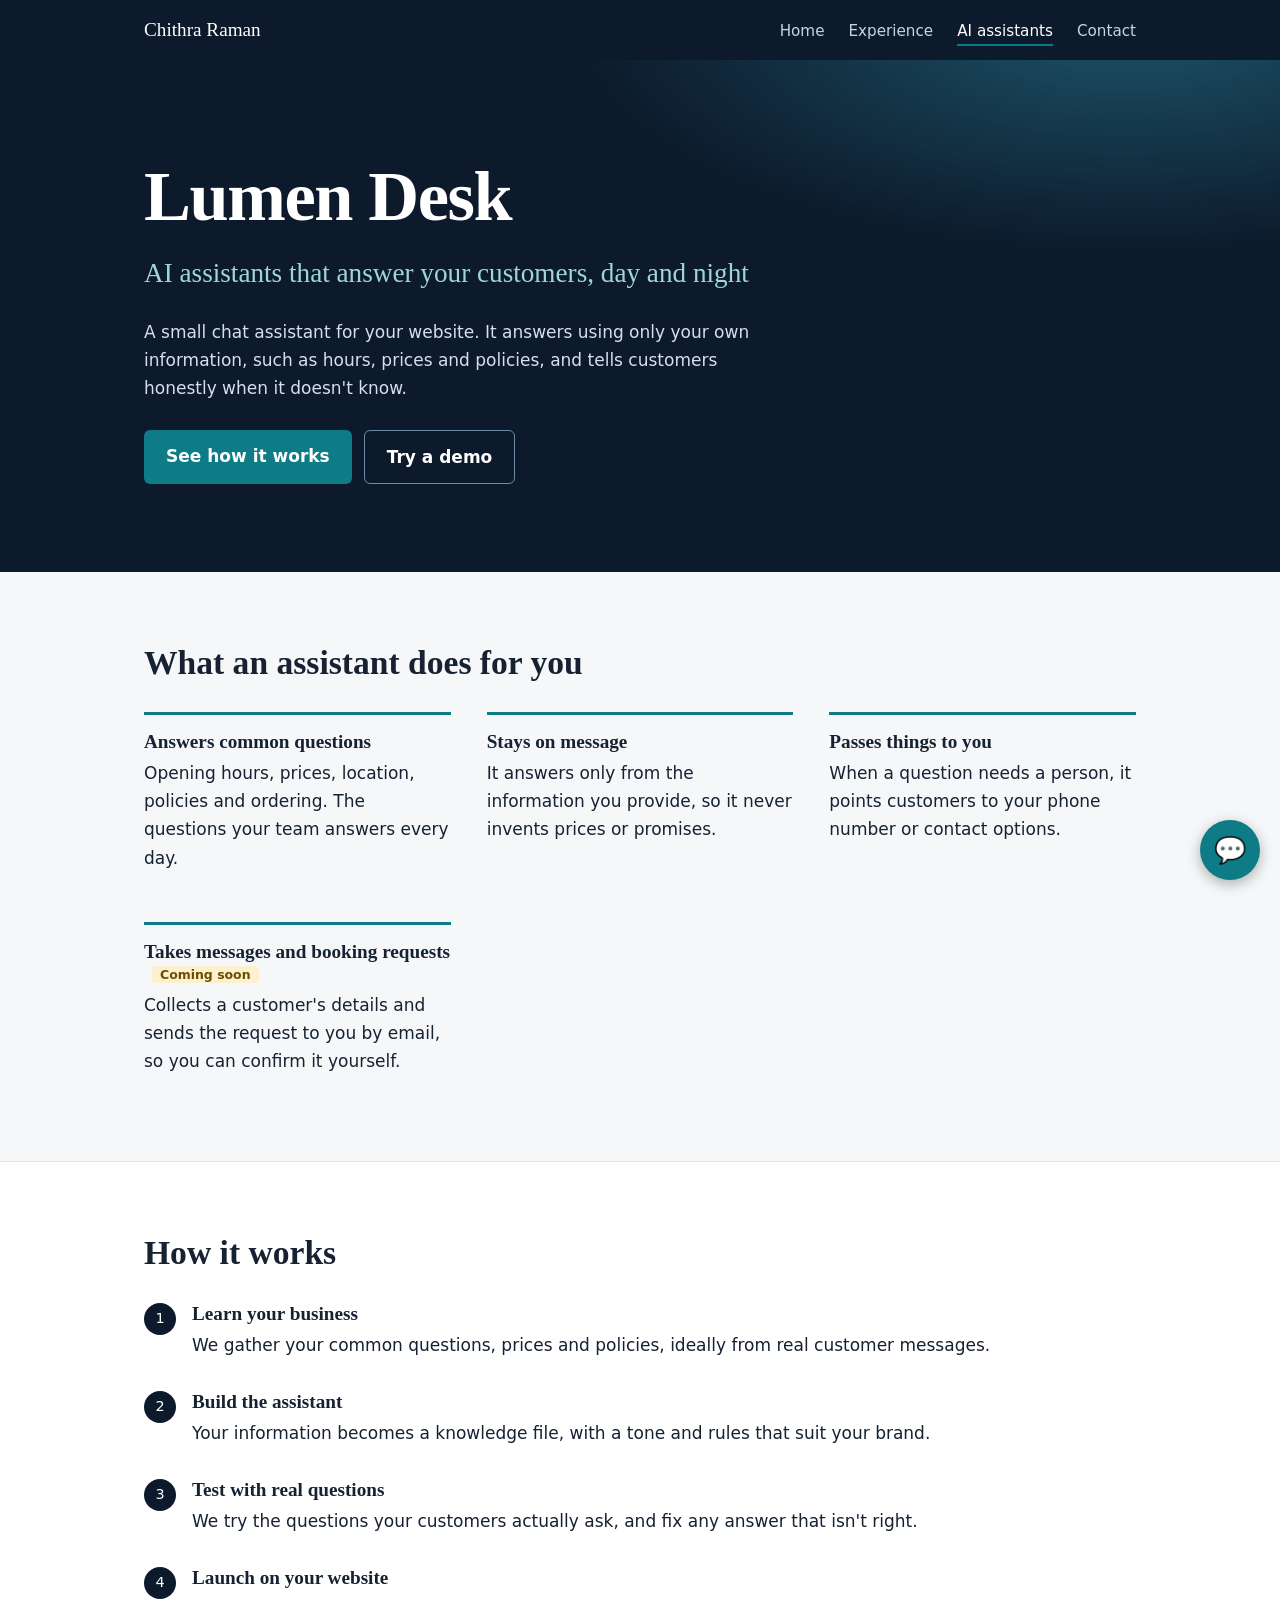
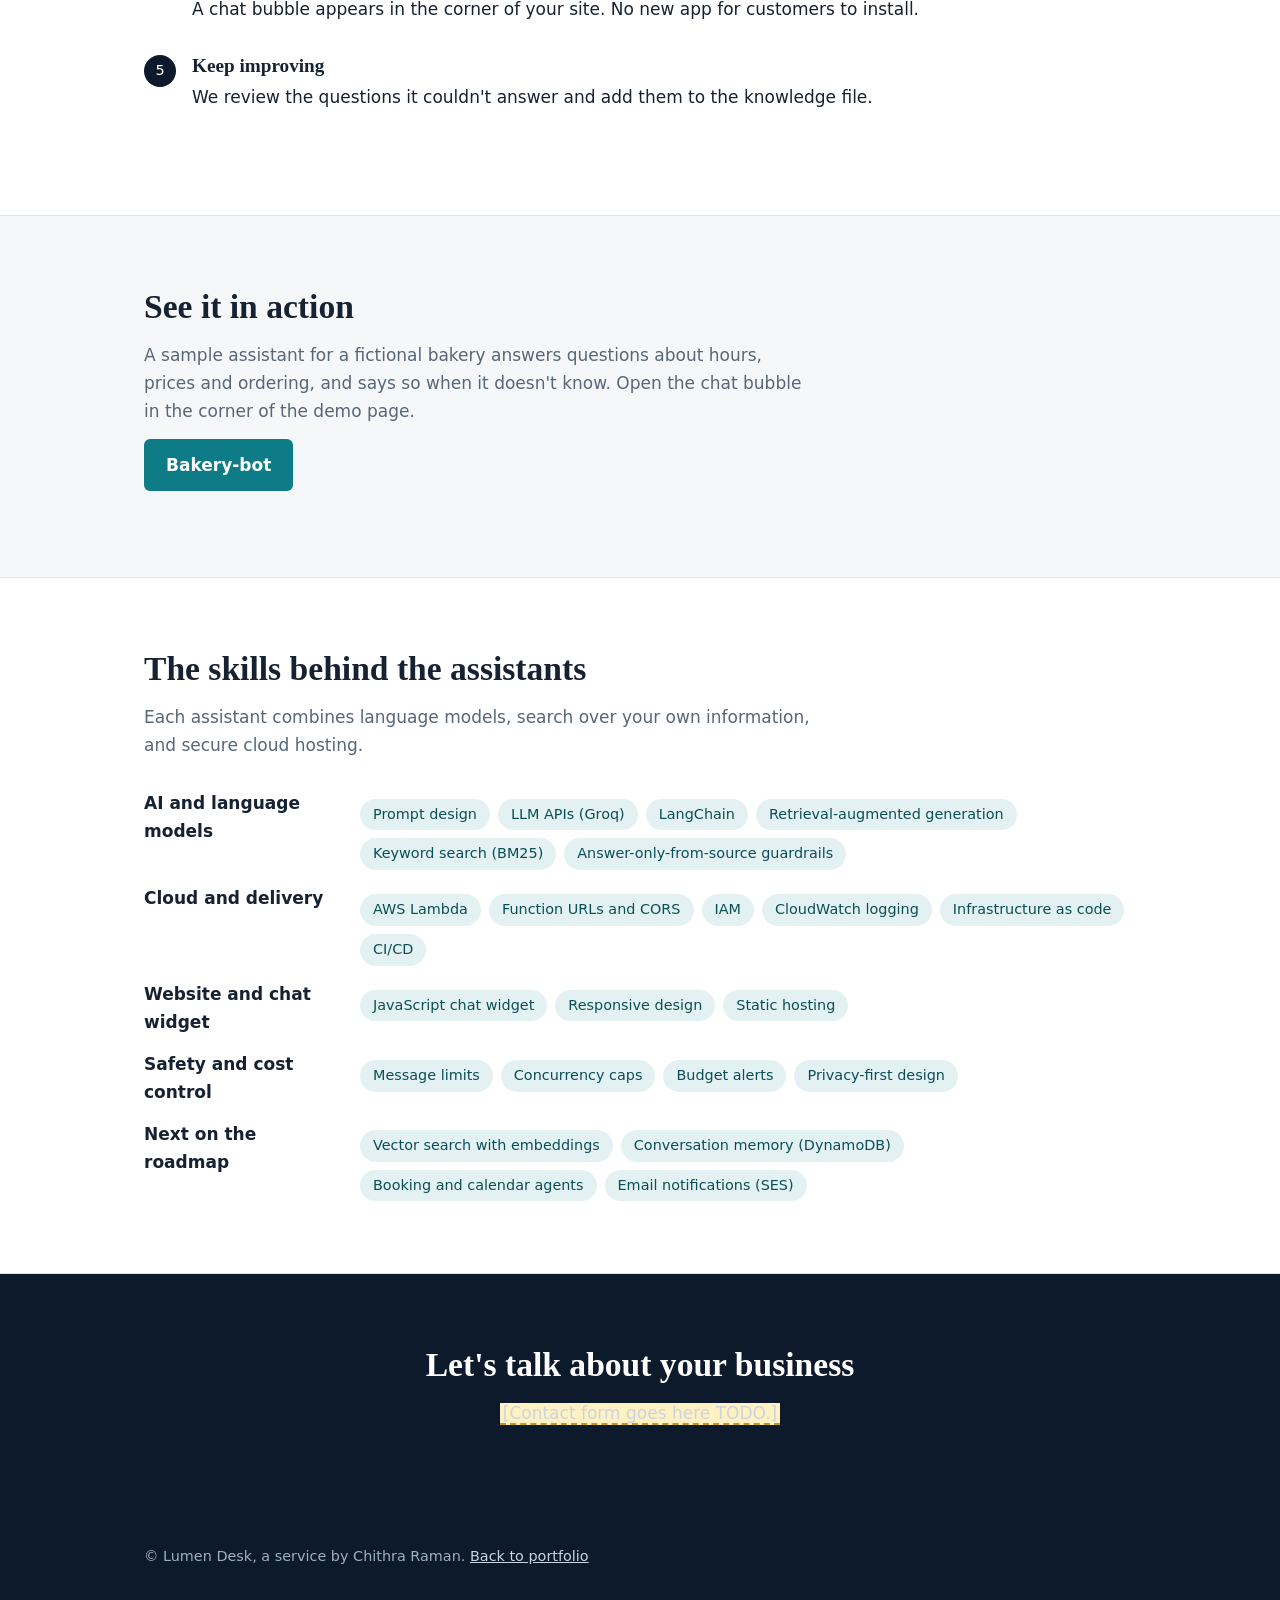
==== commit 6f532f22: "added contact form and lambda in another folder and refered then here in contact form details" ====
--- a/assistants.html
+++ b/assistants.html
@@ -14,6 +14,7 @@
     <li><a href="index.html">Home</a></li>
     <li><a href="experience.html">Experience</a></li>
     <li><a href="assistants.html" aria-current="page">AI assistants</a></li>
+    <li><a href="contact.html">Contact</a></li>
   </ul>
 </div></nav>
 
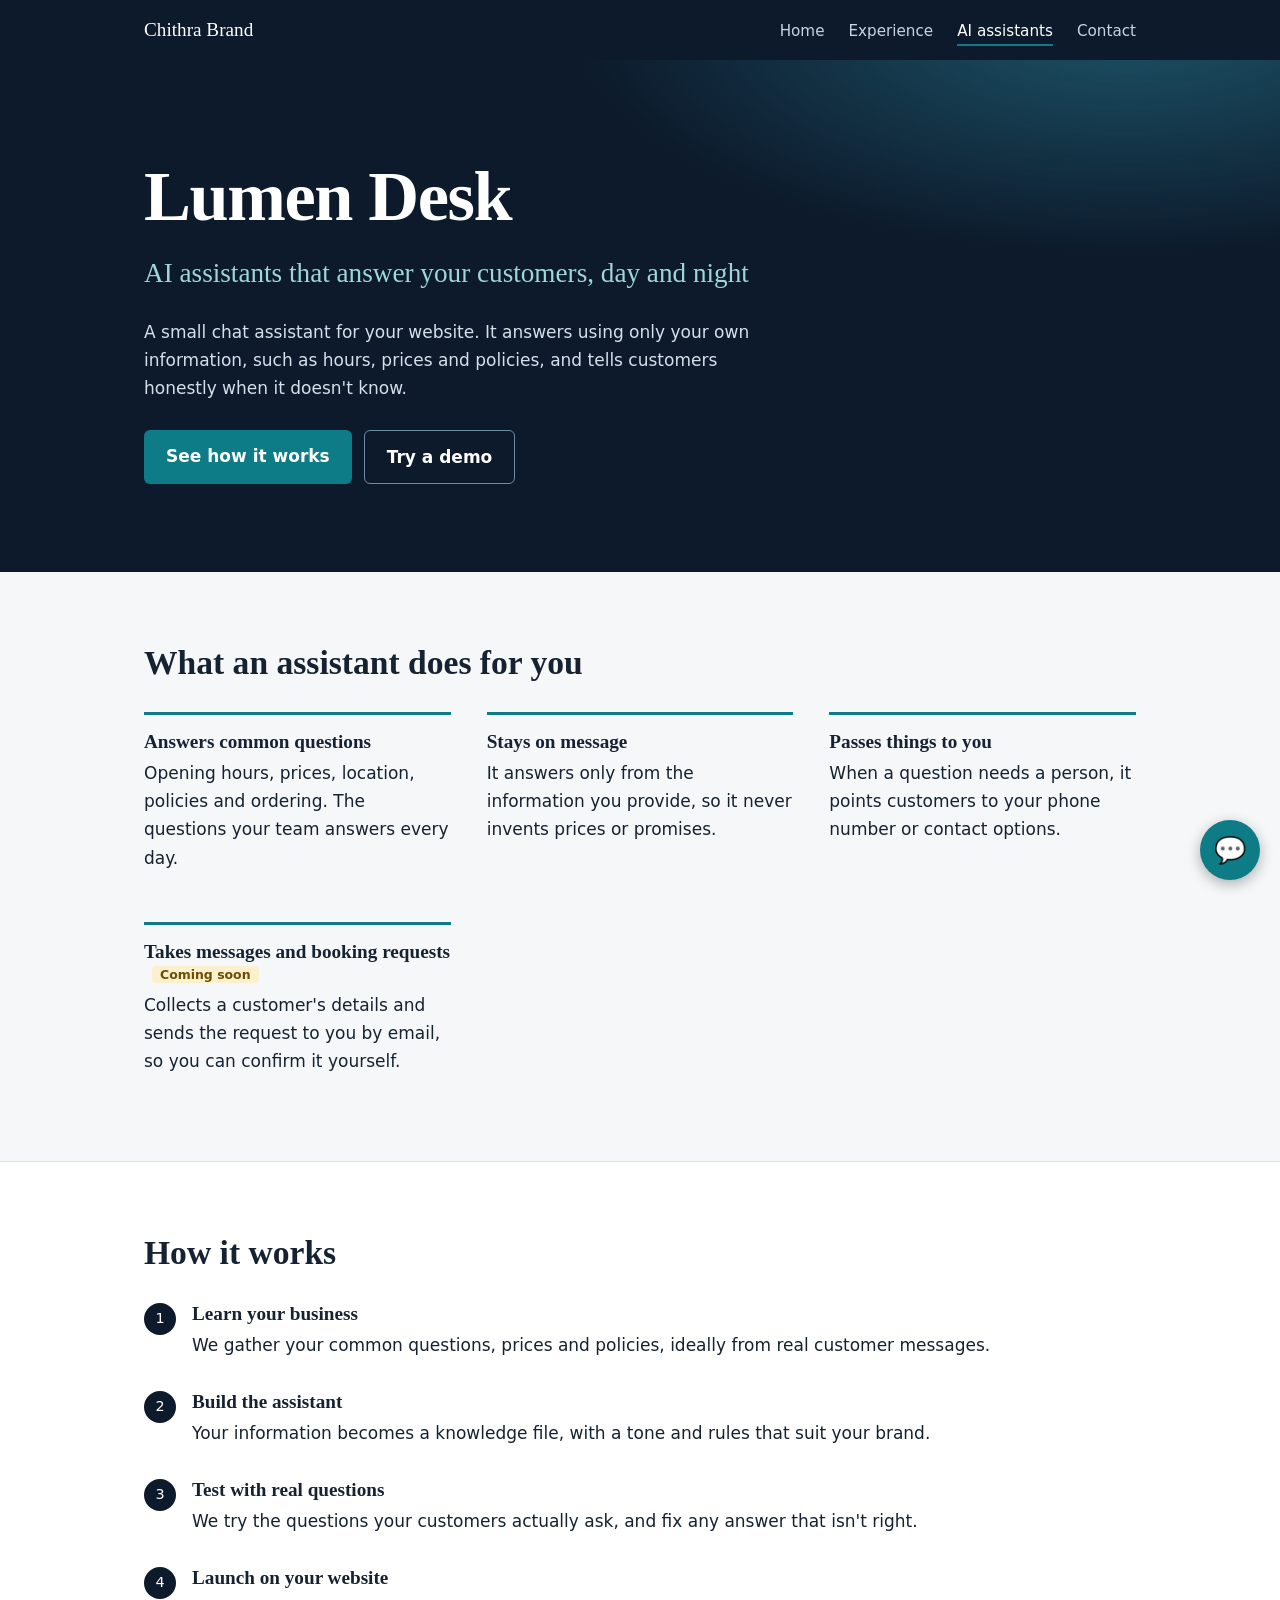
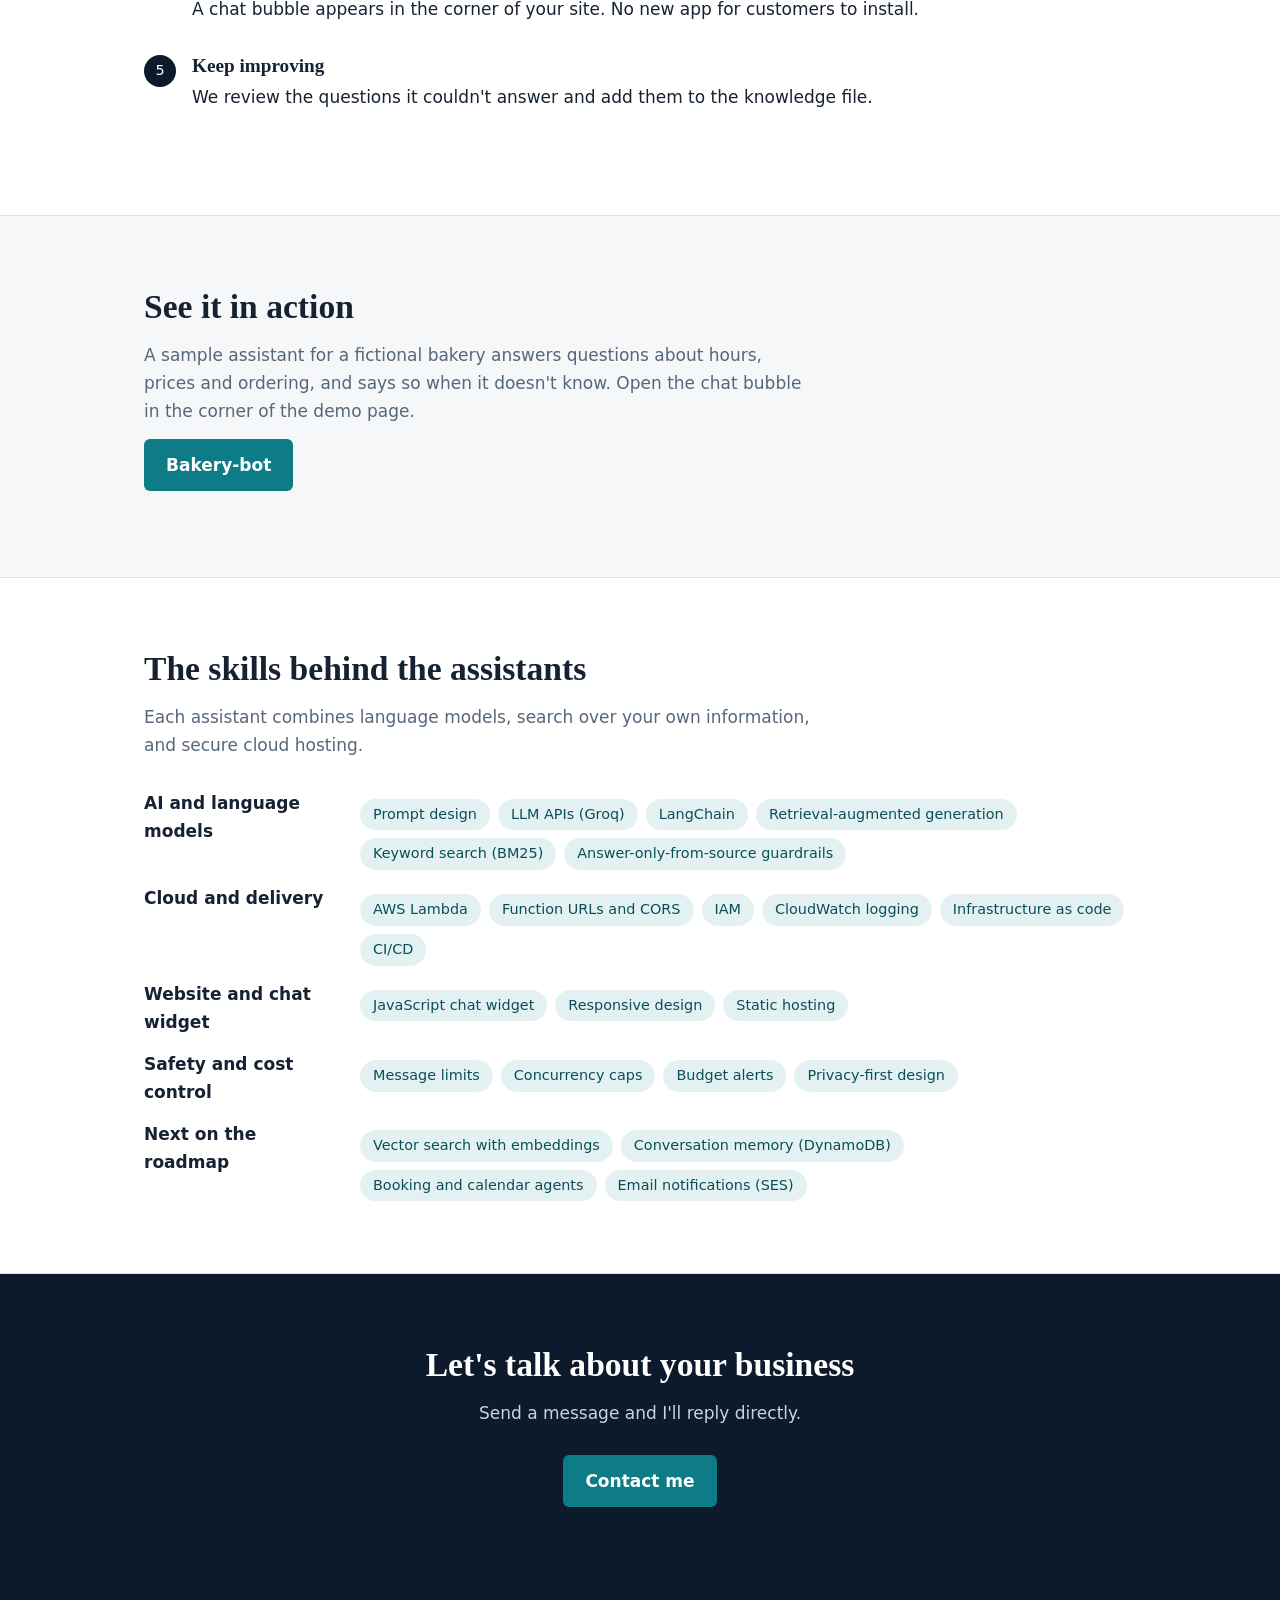
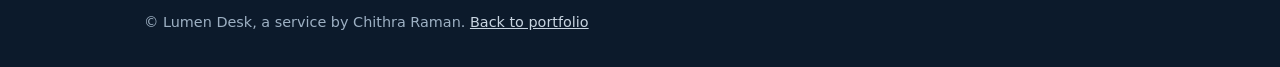
==== commit ac520ed3: "Link contact page" ====
--- a/assistants.html
+++ b/assistants.html
@@ -9,7 +9,7 @@
 </head>
 <body>
 <nav class="nav"><div class="wrap">
-  <a class="brand" href="index.html"><span>Chithra Raman</span></a>
+  <a class="brand" href="index.html"><span>Chithra Brand</span></a>
   <ul>
     <li><a href="index.html">Home</a></li>
     <li><a href="experience.html">Experience</a></li>
@@ -80,7 +80,8 @@
 <section class="band">
   <div class="wrap">
     <h2>Let's talk about your business</h2>
-    <p><span class="todo">[Contact form goes here TODO.]</span></p>
+    <p>Send a message and I'll reply directly.</p>
+    <div class="btns" style="justify-content:center"><a class="btn" href="contact.html">Contact me</a></div>
   </div>
 </section>
 
